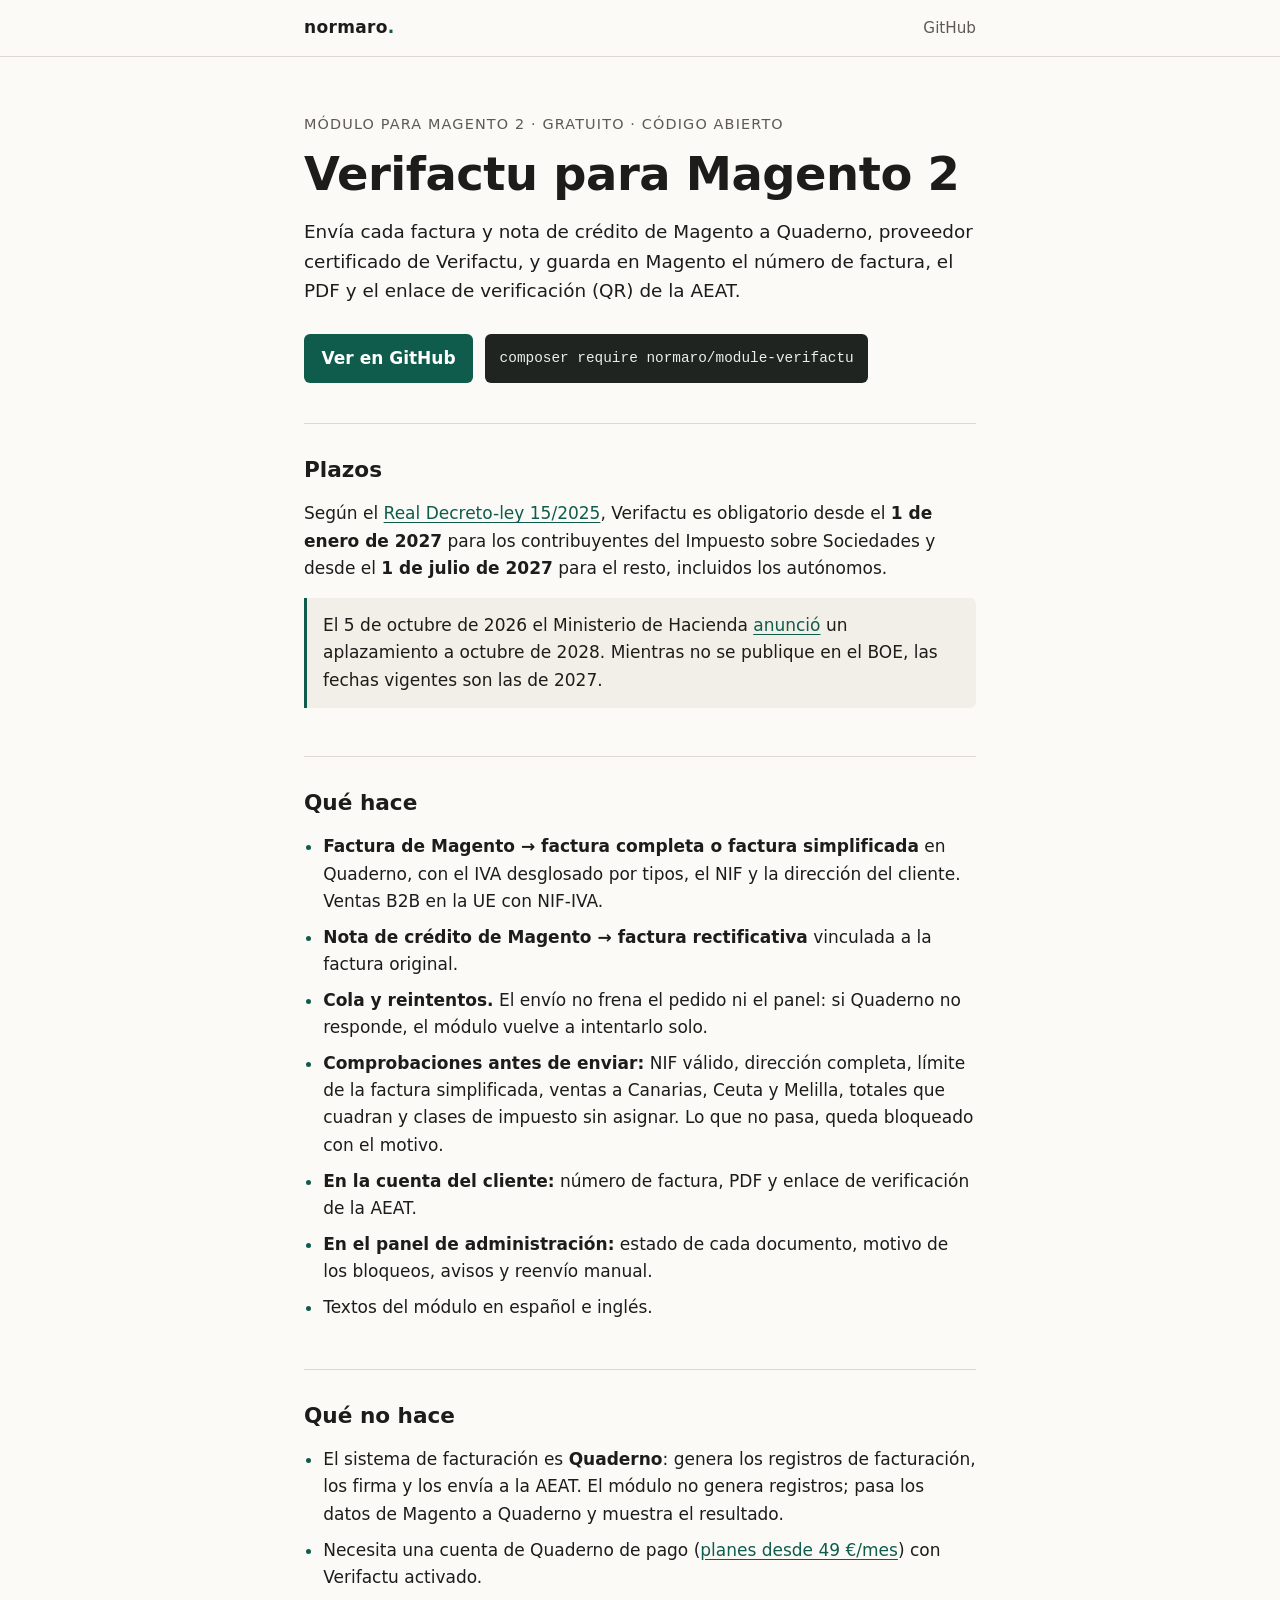
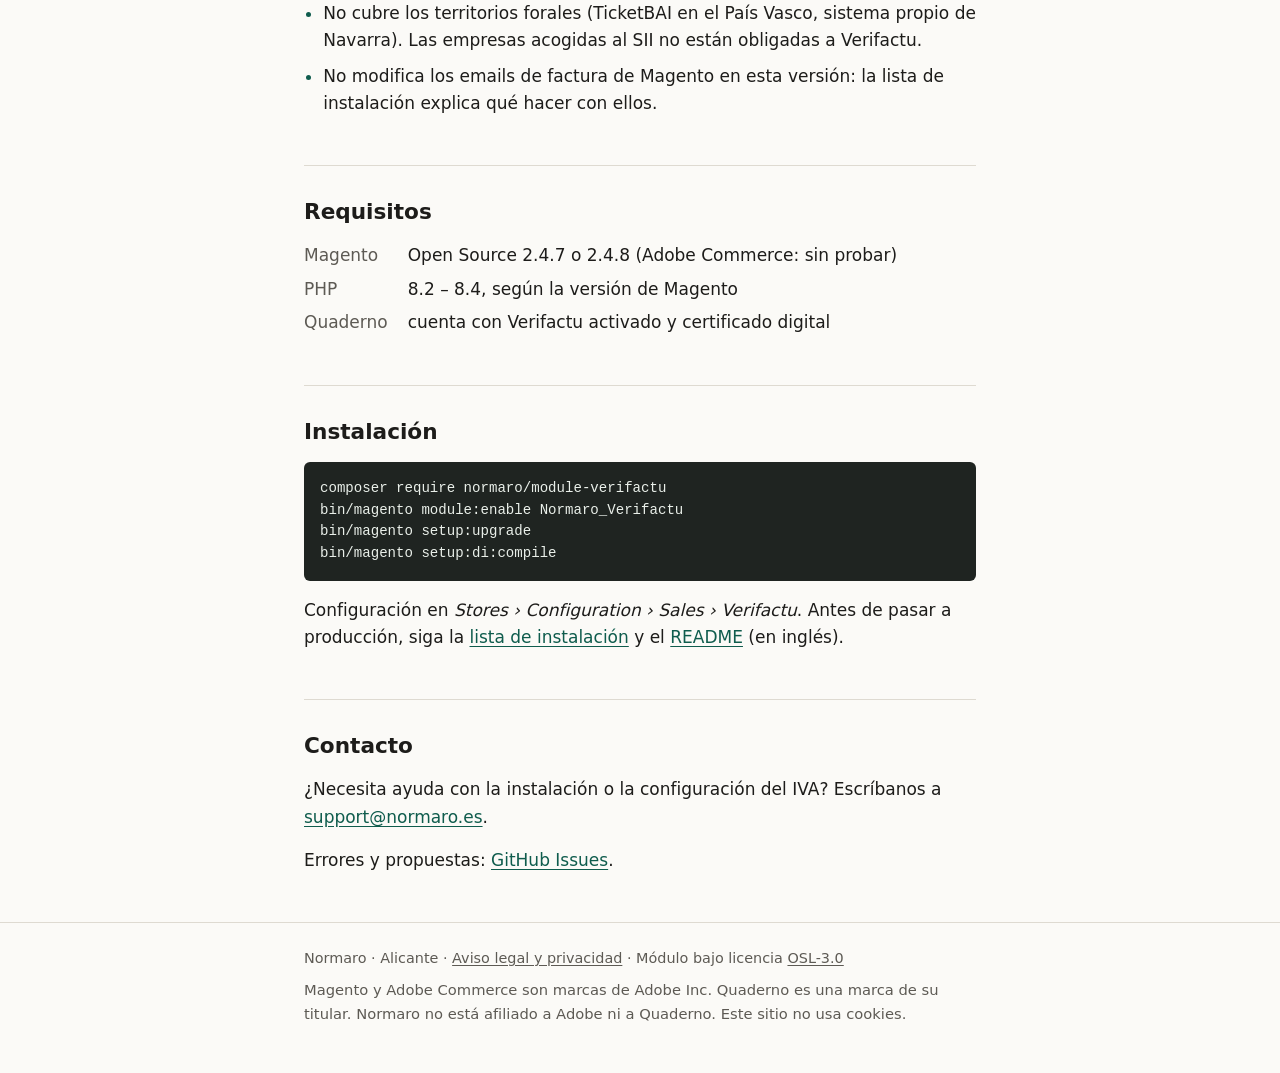
==== index.html @ e8c1758b "normaro.es: Verifactu for Magento 2 page (es), legal notice with placeholders" ====
<!doctype html>
<html lang="es">
<head>
  <meta charset="utf-8">
  <meta name="viewport" content="width=device-width, initial-scale=1">
  <title>Verifactu para Magento 2 · Normaro</title>
  <meta name="description" content="Módulo gratuito y de código abierto para Magento 2: envía las facturas y notas de crédito a Quaderno, proveedor certificado de Verifactu, y guarda en Magento el número de factura, el PDF y el enlace de verificación de la AEAT.">
  <link rel="canonical" href="https://normaro.es/">
  <link rel="icon" href="favicon.svg" type="image/svg+xml">
  <link rel="stylesheet" href="style.css">
</head>
<body>
  <header class="site">
    <div class="wrap">
      <a class="brand" href="/">normaro<span>.</span></a>
      <nav><a href="https://github.com/normaro/magento-verifactu">GitHub</a></nav>
    </div>
  </header>

  <main class="wrap">
    <div class="hero">
      <p class="eyebrow">Módulo para Magento 2 · gratuito · código abierto</p>
      <h1>Verifactu para Magento&nbsp;2</h1>
      <p class="lead">Envía cada factura y nota de crédito de Magento a Quaderno, proveedor certificado
        de Verifactu, y guarda en Magento el número de factura, el PDF y el enlace de verificación
        (QR) de la AEAT.</p>
      <div class="actions">
        <a class="button" href="https://github.com/normaro/magento-verifactu">Ver en GitHub</a>
        <code class="cmd">composer require normaro/module-verifactu</code>
      </div>
    </div>

    <section id="plazos">
      <h2>Plazos</h2>
      <p>Según el <a href="https://www.boe.es/buscar/doc.php?id=BOE-A-2025-24446">Real Decreto-ley
        15/2025</a>, Verifactu es obligatorio desde el <strong>1 de enero de 2027</strong> para los
        contribuyentes del Impuesto sobre Sociedades y desde el <strong>1 de julio de 2027</strong>
        para el resto, incluidos los autónomos.</p>
      <div class="note">
        <p>El 5 de octubre de 2026 el Ministerio de Hacienda
          <a href="https://www.infobae.com/espana/agencias/2026/10/05/hacienda-retrasa-verifactu-hasta-2028-para-alinearlo-con-la-factura-electronica/">anunció</a>
          un aplazamiento a octubre de 2028. Mientras no se publique en el BOE, las fechas vigentes
          son las de 2027.</p>
      </div>
    </section>

    <section id="que-hace">
      <h2>Qué hace</h2>
      <ul>
        <li><strong>Factura de Magento → factura completa o factura simplificada</strong> en Quaderno,
          con el IVA desglosado por tipos, el NIF y la dirección del cliente. Ventas B2B en la UE
          con NIF-IVA.</li>
        <li><strong>Nota de crédito de Magento → factura rectificativa</strong> vinculada a la
          factura original.</li>
        <li><strong>Cola y reintentos.</strong> El envío no frena el pedido ni el panel: si Quaderno
          no responde, el módulo vuelve a intentarlo solo.</li>
        <li><strong>Comprobaciones antes de enviar:</strong> NIF válido, dirección completa, límite
          de la factura simplificada, ventas a Canarias, Ceuta y Melilla, totales que cuadran y
          clases de impuesto sin asignar. Lo que no pasa, queda bloqueado con el motivo.</li>
        <li><strong>En la cuenta del cliente:</strong> número de factura, PDF y enlace de
          verificación de la AEAT.</li>
        <li><strong>En el panel de administración:</strong> estado de cada documento, motivo de los
          bloqueos, avisos y reenvío manual.</li>
        <li>Textos del módulo en español e inglés.</li>
      </ul>
    </section>

    <section id="que-no-hace">
      <h2>Qué no hace</h2>
      <ul>
        <li>El sistema de facturación es <strong>Quaderno</strong>: genera los registros de
          facturación, los firma y los envía a la AEAT. El módulo no genera registros; pasa los
          datos de Magento a Quaderno y muestra el resultado.</li>
        <li>Necesita una cuenta de Quaderno de pago
          (<a href="https://support.quaderno.io/article/492-plans-pricing">planes desde 49&nbsp;€/mes</a>)
          con Verifactu activado.</li>
        <li>No cubre los territorios forales (TicketBAI en el País Vasco, sistema propio de Navarra).
          Las empresas acogidas al SII no están obligadas a Verifactu.</li>
        <li>No modifica los emails de factura de Magento en esta versión: la lista de instalación
          explica qué hacer con ellos.</li>
      </ul>
    </section>

    <section id="requisitos">
      <h2>Requisitos</h2>
      <dl class="facts">
        <dt>Magento</dt><dd>Open Source 2.4.7 o 2.4.8 (Adobe Commerce: sin probar)</dd>
        <dt>PHP</dt><dd>8.2 – 8.4, según la versión de Magento</dd>
        <dt>Quaderno</dt><dd>cuenta con Verifactu activado y certificado digital</dd>
      </dl>
    </section>

    <section id="instalacion">
      <h2>Instalación</h2>
<pre><code>composer require normaro/module-verifactu
bin/magento module:enable Normaro_Verifactu
bin/magento setup:upgrade
bin/magento setup:di:compile</code></pre>
      <p>Configuración en <em>Stores › Configuration › Sales › Verifactu</em>. Antes de pasar a
        producción, siga la
        <a href="https://github.com/normaro/magento-verifactu/blob/main/module/docs/install-checklist.md">lista
        de instalación</a> y el
        <a href="https://github.com/normaro/magento-verifactu/blob/main/module/README.md">README</a>
        (en inglés).</p>
    </section>

    <section id="contacto">
      <h2>Contacto</h2>
      <p>¿Necesita ayuda con la instalación o la configuración del IVA? Escríbanos a
        <a href="mailto:support@normaro.es">support@normaro.es</a>.</p>
      <p>Errores y propuestas:
        <a href="https://github.com/normaro/magento-verifactu/issues">GitHub Issues</a>.</p>
    </section>
  </main>

  <footer class="site">
    <div class="wrap">
      <p>Normaro · Alicante · <a href="aviso-legal/">Aviso legal y privacidad</a> ·
        Módulo bajo licencia <a href="https://opensource.org/license/osl-3-0-php">OSL-3.0</a></p>
      <p class="small">Magento y Adobe Commerce son marcas de Adobe Inc. Quaderno es una marca de su
        titular. Normaro no está afiliado a Adobe ni a Quaderno. Este sitio no usa cookies.</p>
    </div>
  </footer>
</body>
</html>
---- style.css ----
:root {
  --bg: #fbfaf7;
  --surface: #f2efe8;
  --text: #1d1c1a;
  --muted: #5d5a54;
  --line: #dedad1;
  --accent: #0f5c4d;
  --accent-text: #ffffff;
  --code-bg: #1f2421;
  --code-text: #e9efe9;
  --measure: 44rem;
}

@media (prefers-color-scheme: dark) {
  :root {
    --bg: #151614;
    --surface: #1e201d;
    --text: #ecebe6;
    --muted: #a9a69e;
    --line: #34362f;
    --accent: #5fc2a8;
    --accent-text: #0e1513;
    --code-bg: #0c0e0d;
    --code-text: #dfe8e2;
  }
}

*, *::before, *::after { box-sizing: border-box; }

html { -webkit-text-size-adjust: 100%; }

body {
  margin: 0;
  background: var(--bg);
  color: var(--text);
  font: 17px/1.6 system-ui, -apple-system, "Segoe UI", Roboto, "Helvetica Neue", Arial, sans-serif;
}

a { color: var(--accent); text-underline-offset: 0.15em; }
a:hover { text-decoration-thickness: 2px; }

.wrap { max-width: var(--measure); margin: 0 auto; padding: 0 1rem; }

header.site {
  border-bottom: 1px solid var(--line);
}
header.site .wrap {
  display: flex; align-items: center; justify-content: space-between;
  min-height: 3.5rem; gap: 1rem;
}
.brand {
  font-weight: 700; letter-spacing: 0.02em; color: var(--text); text-decoration: none;
}
.brand span { color: var(--accent); }
header.site nav a { color: var(--muted); text-decoration: none; font-size: 0.95rem; }
header.site nav a:hover { color: var(--text); }

.hero { padding: 3.5rem 0 2.5rem; }
.eyebrow {
  margin: 0 0 0.75rem; color: var(--muted); font-size: 0.9rem;
  text-transform: uppercase; letter-spacing: 0.08em;
}
h1 {
  margin: 0 0 1rem; font-size: clamp(2rem, 6vw, 2.9rem); line-height: 1.15; letter-spacing: -0.01em;
}
.lead { margin: 0 0 1.75rem; font-size: 1.15rem; color: var(--text); }

.actions { display: flex; flex-wrap: wrap; gap: 0.75rem; align-items: stretch; }
.button {
  display: inline-flex; align-items: center; padding: 0.7rem 1.1rem; border-radius: 6px;
  background: var(--accent); color: var(--accent-text); font-weight: 600; text-decoration: none;
}
.button:hover { filter: brightness(1.08); }
.actions code.cmd {
  display: inline-flex; align-items: center; padding: 0.7rem 0.9rem; border-radius: 6px;
  background: var(--code-bg); color: var(--code-text); font-size: 0.9rem;
  overflow-x: auto; max-width: 100%;
}

section { padding: 2rem 0; border-top: 1px solid var(--line); }
h2 { margin: 0 0 1rem; font-size: 1.35rem; line-height: 1.3; }
p { margin: 0 0 1rem; }
ul { margin: 0 0 1rem; padding-left: 1.2rem; }
li { margin: 0 0 0.55rem; }
li::marker { color: var(--accent); }
.muted { color: var(--muted); }
.small { font-size: 0.92rem; }

.note {
  background: var(--surface); border-left: 3px solid var(--accent);
  padding: 0.9rem 1rem; border-radius: 0 6px 6px 0; margin: 0 0 1rem;
}
.note p:last-child { margin-bottom: 0; }

code, pre { font-family: ui-monospace, SFMono-Regular, Menlo, Consolas, "Liberation Mono", monospace; }
pre {
  background: var(--code-bg); color: var(--code-text); padding: 1rem; border-radius: 6px;
  overflow-x: auto; font-size: 0.88rem; line-height: 1.55; margin: 0 0 1rem;
}
p code, li code { background: var(--surface); padding: 0.1em 0.35em; border-radius: 4px; font-size: 0.9em; }

dl.facts { display: grid; grid-template-columns: max-content 1fr; gap: 0.4rem 1.25rem; margin: 0 0 1rem; }
dl.facts dt { color: var(--muted); }
dl.facts dd { margin: 0; }

footer.site { border-top: 1px solid var(--line); padding: 1.5rem 0 2.5rem; color: var(--muted); font-size: 0.9rem; }
footer.site p { margin: 0 0 0.5rem; }
footer.site a { color: var(--muted); }

@media (max-width: 520px) {
  body { font-size: 16px; }
  .hero { padding: 2.25rem 0 1.75rem; }
  dl.facts { grid-template-columns: 1fr; gap: 0.1rem; }
  dl.facts dd { margin-bottom: 0.6rem; }
}
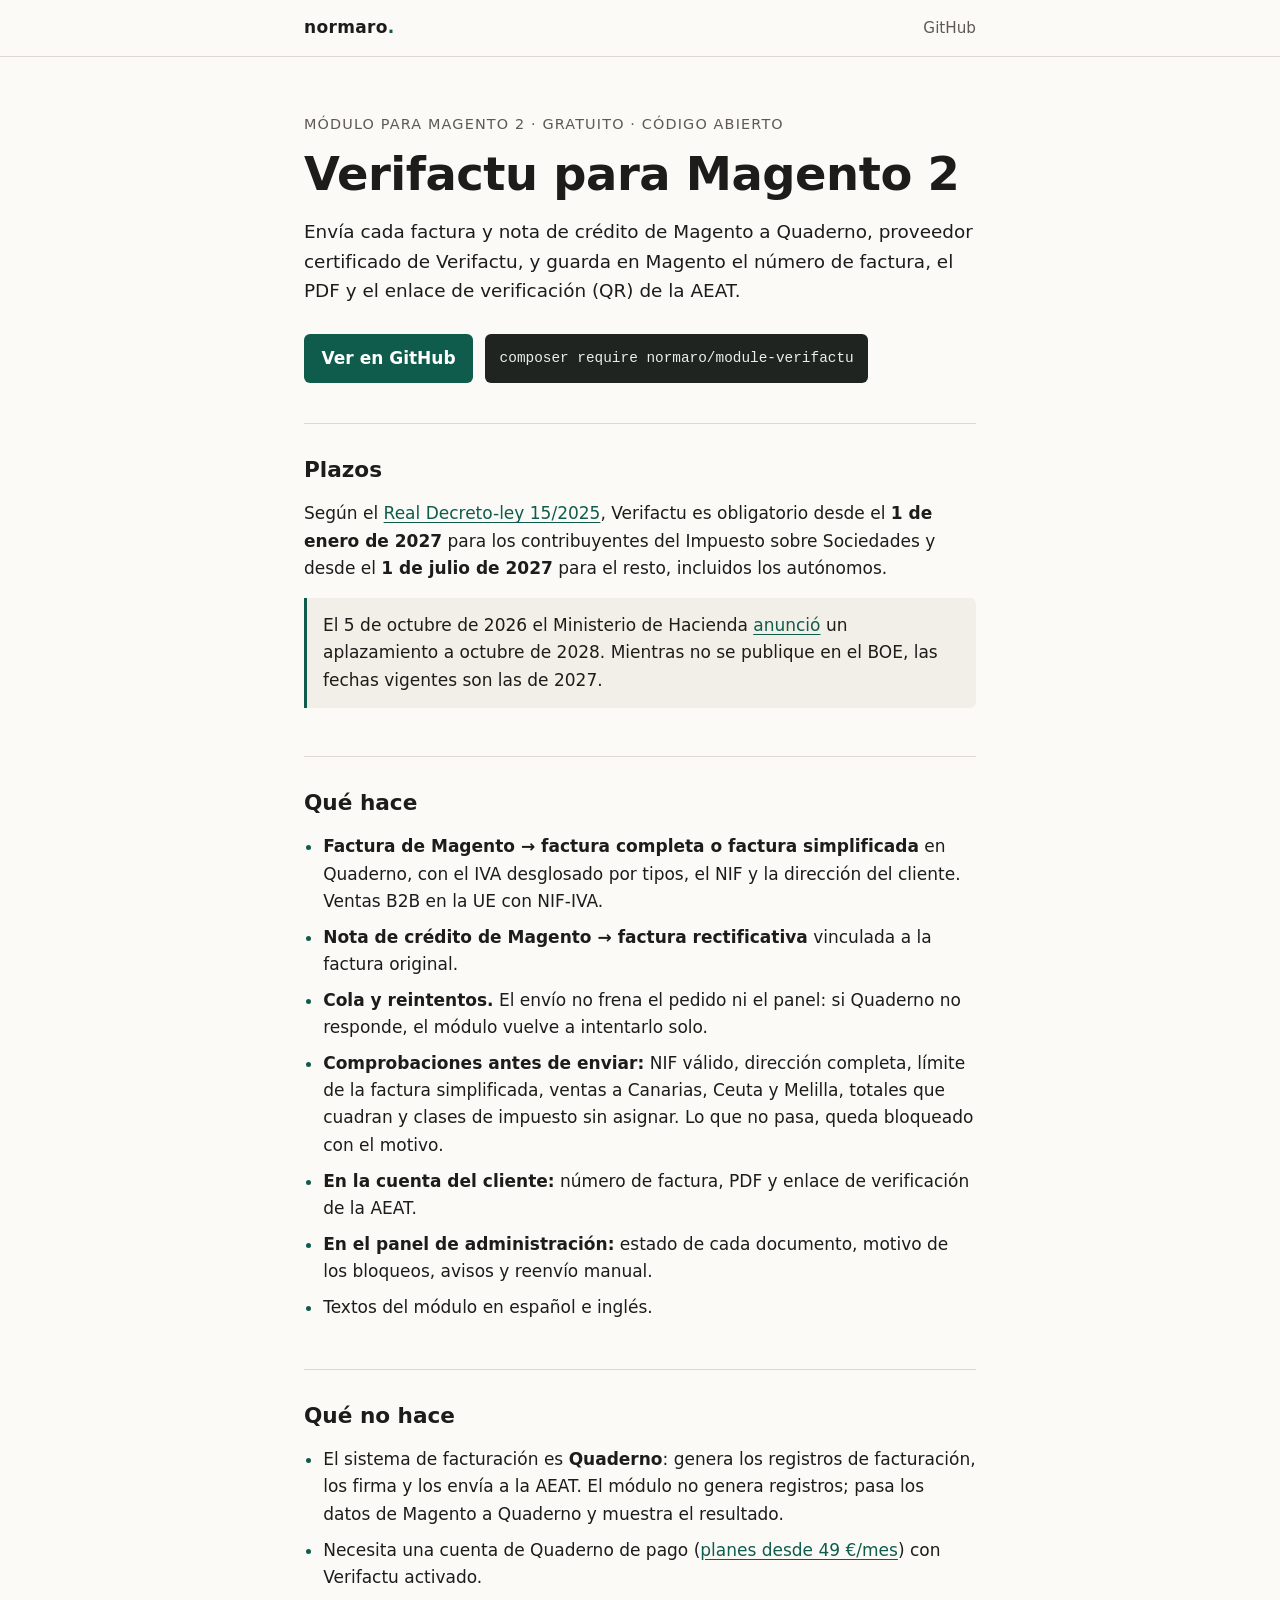
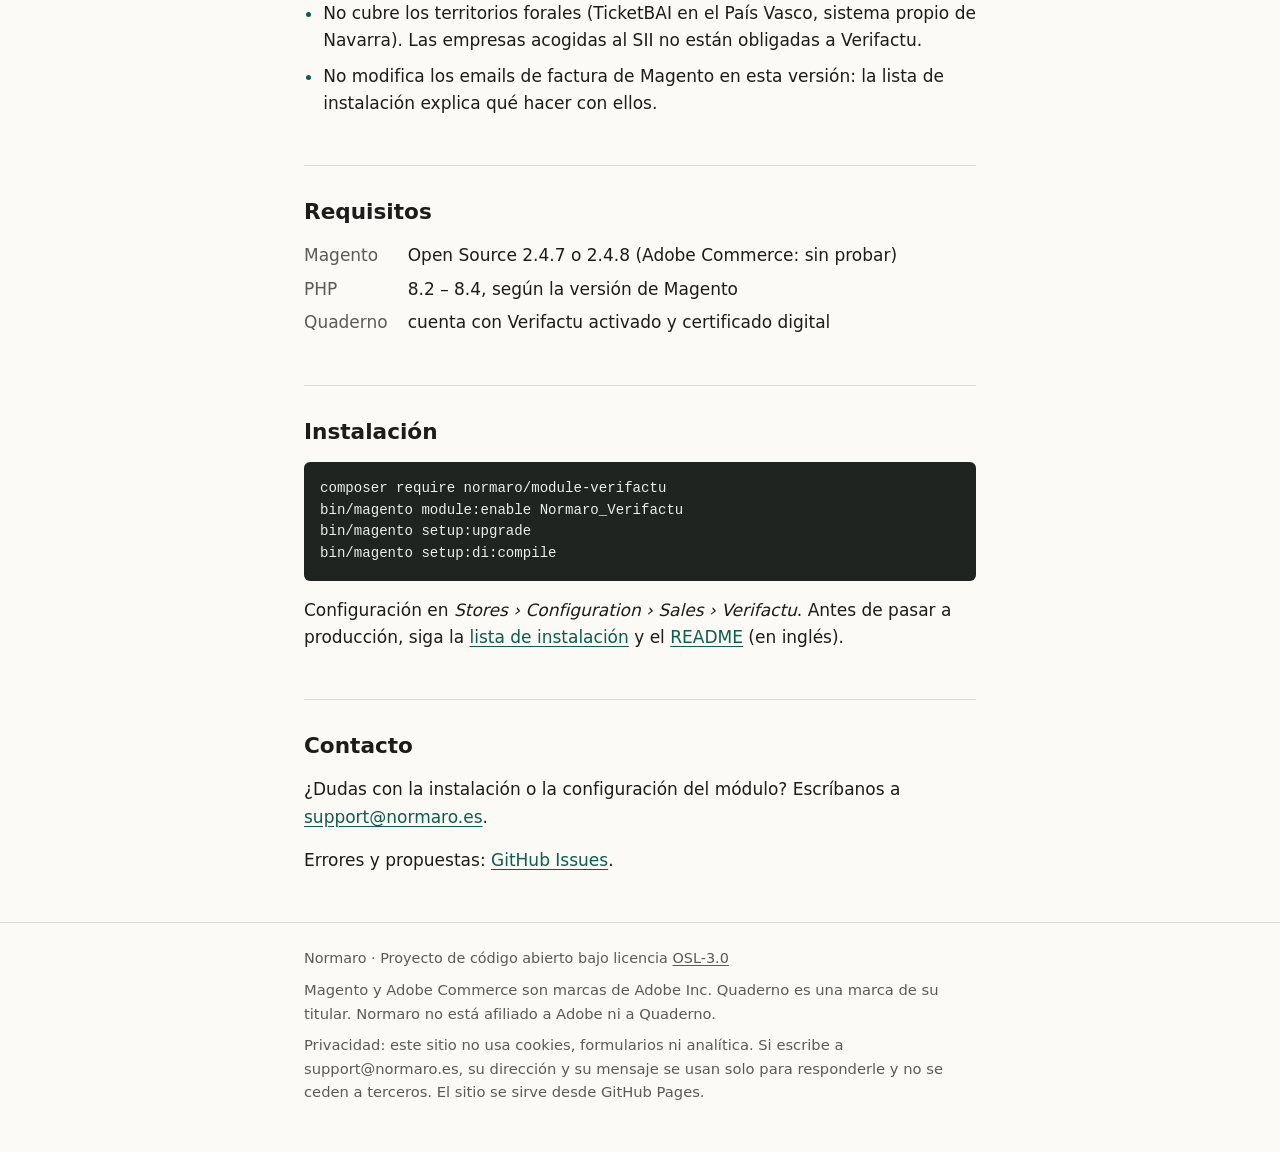
==== commit b3f03384: "Project page: no aviso legal, no service offer; questions to support@, short privacy note" ====
--- a/index.html
+++ b/index.html
@@ -106,7 +106,7 @@
 
     <section id="contacto">
       <h2>Contacto</h2>
-      <p>¿Necesita ayuda con la instalación o la configuración del IVA? Escríbanos a
+      <p>¿Dudas con la instalación o la configuración del módulo? Escríbanos a
         <a href="mailto:support@normaro.es">support@normaro.es</a>.</p>
       <p>Errores y propuestas:
         <a href="https://github.com/normaro/magento-verifactu/issues">GitHub Issues</a>.</p>
@@ -115,10 +115,13 @@
 
   <footer class="site">
     <div class="wrap">
-      <p>Normaro · Alicante · <a href="aviso-legal/">Aviso legal y privacidad</a> ·
-        Módulo bajo licencia <a href="https://opensource.org/license/osl-3-0-php">OSL-3.0</a></p>
+      <p>Normaro · Proyecto de código abierto bajo licencia
+        <a href="https://opensource.org/license/osl-3-0-php">OSL-3.0</a></p>
       <p class="small">Magento y Adobe Commerce son marcas de Adobe Inc. Quaderno es una marca de su
-        titular. Normaro no está afiliado a Adobe ni a Quaderno. Este sitio no usa cookies.</p>
+        titular. Normaro no está afiliado a Adobe ni a Quaderno.</p>
+      <p class="small">Privacidad: este sitio no usa cookies, formularios ni analítica. Si escribe a
+        support@normaro.es, su dirección y su mensaje se usan solo para responderle y no se ceden a
+        terceros. El sitio se sirve desde GitHub Pages.</p>
     </div>
   </footer>
 </body>
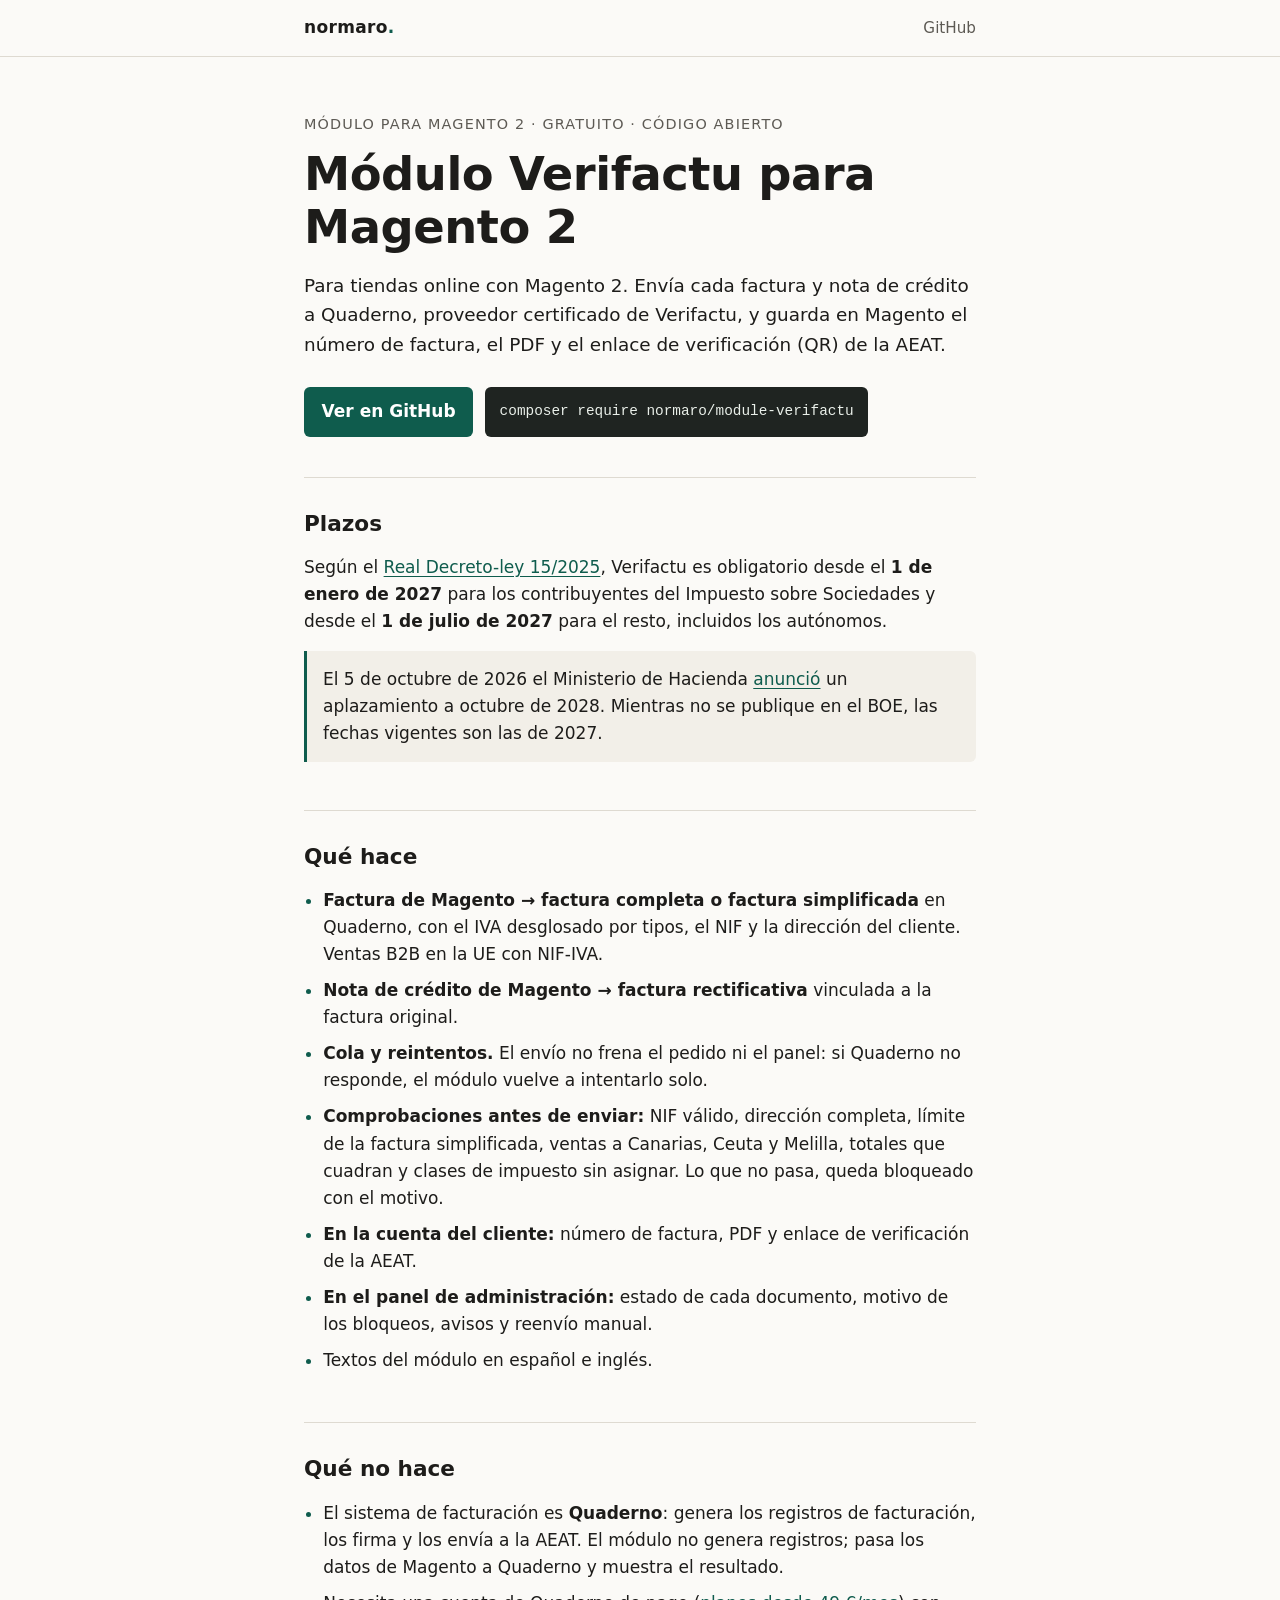
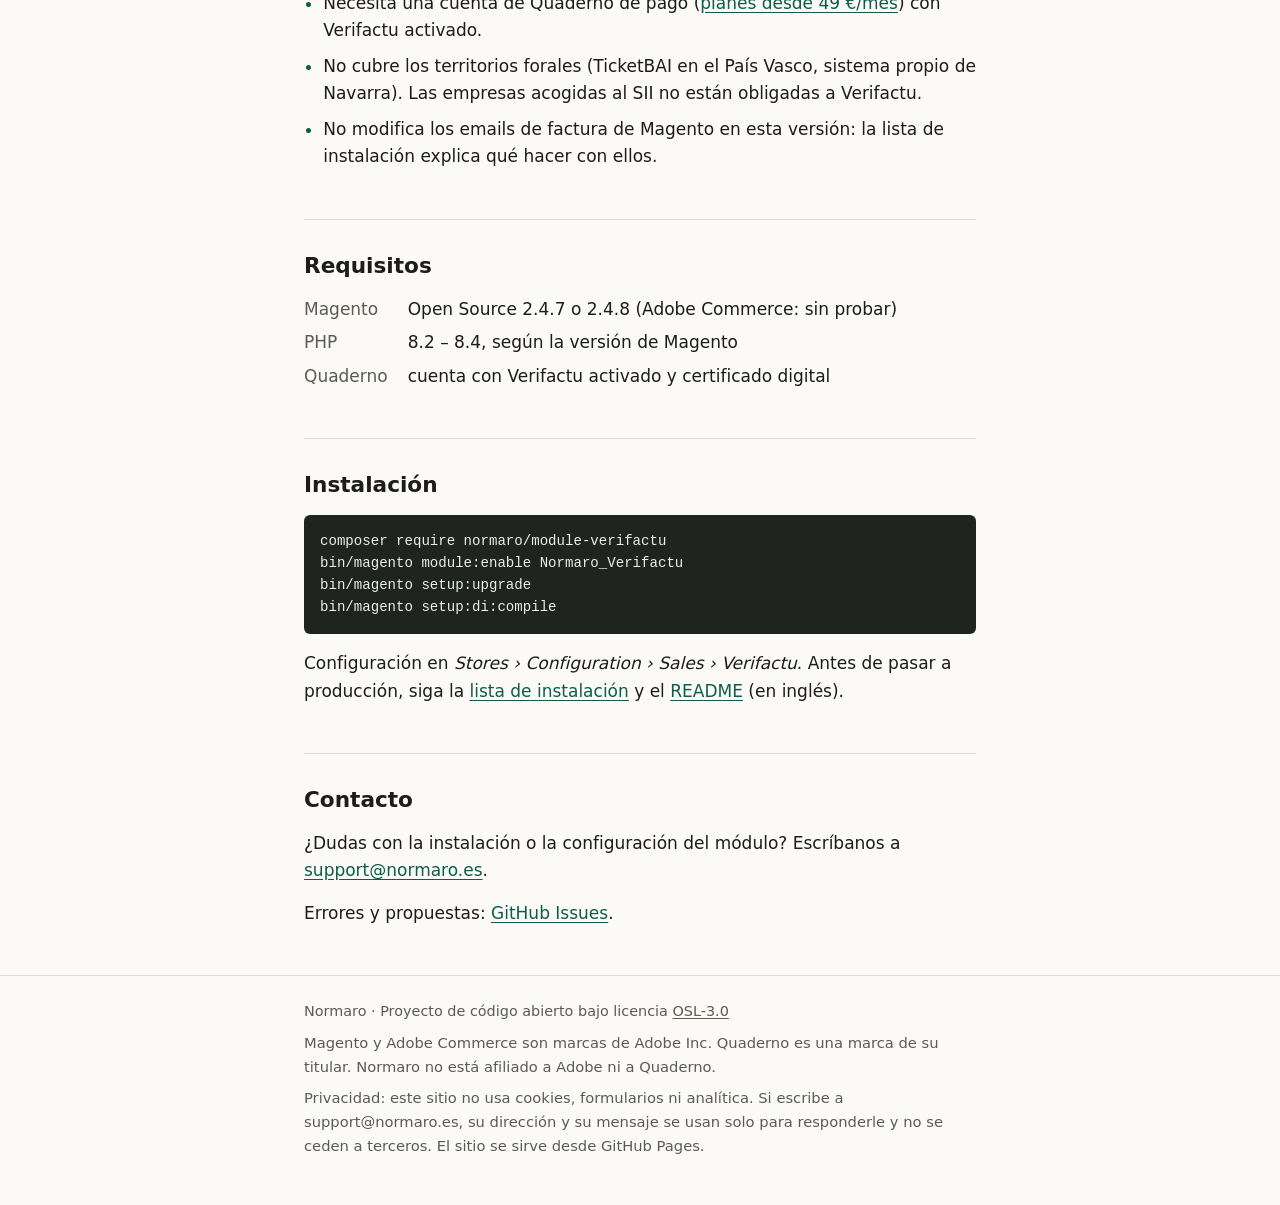
==== commit 9dc19f9c: "SEO: h1 'Módulo Verifactu para Magento 2', lead names tiendas online" ====
--- a/index.html
+++ b/index.html
@@ -3,9 +3,31 @@
 <head>
   <meta charset="utf-8">
   <meta name="viewport" content="width=device-width, initial-scale=1">
-  <title>Verifactu para Magento 2 · Normaro</title>
-  <meta name="description" content="Módulo gratuito y de código abierto para Magento 2: envía las facturas y notas de crédito a Quaderno, proveedor certificado de Verifactu, y guarda en Magento el número de factura, el PDF y el enlace de verificación de la AEAT.">
+  <title>Módulo Verifactu para Magento 2, gratuito y open source · Normaro</title>
+  <meta name="description" content="Módulo Verifactu para Magento 2: envía facturas y notas de crédito a Quaderno, proveedor certificado, y guarda en Magento el número, el PDF y el QR de la AEAT. Gratuito, código abierto.">
   <link rel="canonical" href="https://normaro.es/">
+  <meta property="og:type" content="website">
+  <meta property="og:locale" content="es_ES">
+  <meta property="og:site_name" content="Normaro">
+  <meta property="og:url" content="https://normaro.es/">
+  <meta property="og:title" content="Módulo Verifactu para Magento 2">
+  <meta property="og:description" content="Gratuito y de código abierto: facturas y notas de crédito de Magento a Quaderno, con el número, el PDF y el QR de la AEAT en Magento.">
+  <script type="application/ld+json">
+  {
+    "@context": "https://schema.org",
+    "@type": "SoftwareApplication",
+    "name": "Verifactu para Magento 2",
+    "applicationCategory": "BusinessApplication",
+    "operatingSystem": "Magento Open Source 2.4.7, 2.4.8",
+    "inLanguage": "es",
+    "license": "https://opensource.org/license/osl-3-0-php",
+    "url": "https://normaro.es/",
+    "downloadUrl": "https://packagist.org/packages/normaro/module-verifactu",
+    "codeRepository": "https://github.com/normaro/magento-verifactu",
+    "offers": { "@type": "Offer", "price": "0", "priceCurrency": "EUR" },
+    "publisher": { "@type": "Organization", "name": "Normaro", "url": "https://normaro.es/" }
+  }
+  </script>
   <link rel="icon" href="favicon.svg" type="image/svg+xml">
   <link rel="stylesheet" href="style.css">
 </head>
@@ -20,8 +42,8 @@
   <main class="wrap">
     <div class="hero">
       <p class="eyebrow">Módulo para Magento 2 · gratuito · código abierto</p>
-      <h1>Verifactu para Magento&nbsp;2</h1>
-      <p class="lead">Envía cada factura y nota de crédito de Magento a Quaderno, proveedor certificado
+      <h1>Módulo Verifactu para Magento&nbsp;2</h1>
+      <p class="lead">Para tiendas online con Magento 2. Envía cada factura y nota de crédito a Quaderno, proveedor certificado
         de Verifactu, y guarda en Magento el número de factura, el PDF y el enlace de verificación
         (QR) de la AEAT.</p>
       <div class="actions">
@@ -38,7 +60,7 @@
         para el resto, incluidos los autónomos.</p>
       <div class="note">
         <p>El 5 de octubre de 2026 el Ministerio de Hacienda
-          <a href="https://www.infobae.com/espana/agencias/2026/10/05/hacienda-retrasa-verifactu-hasta-2028-para-alinearlo-con-la-factura-electronica/">anunció</a>
+          <a href="https://www.elespanol.com/invertia/economia/20261005/hacienda-vuelve-retrasar-verifactu-pospone-implantacion-empresas-autonomos/1003744409037_0.html">anunció</a>
           un aplazamiento a octubre de 2028. Mientras no se publique en el BOE, las fechas vigentes
           son las de 2027.</p>
       </div>
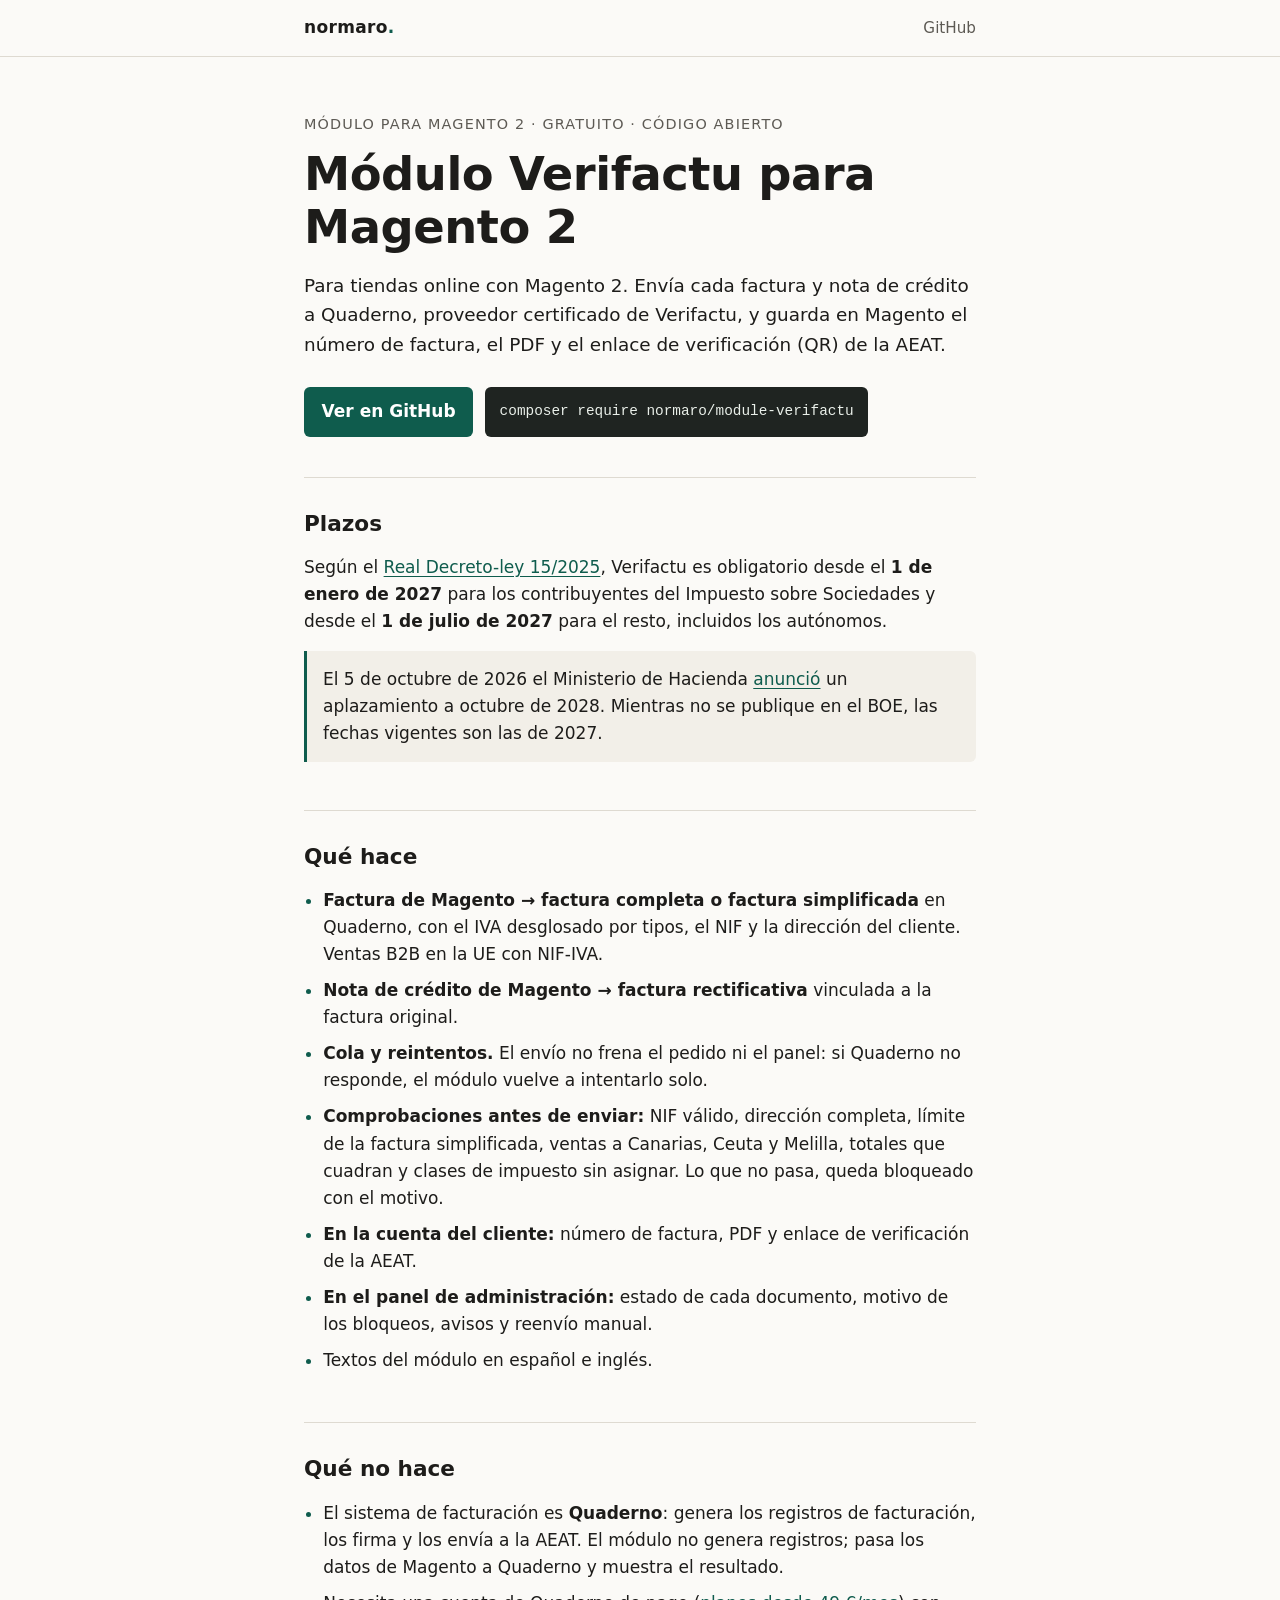
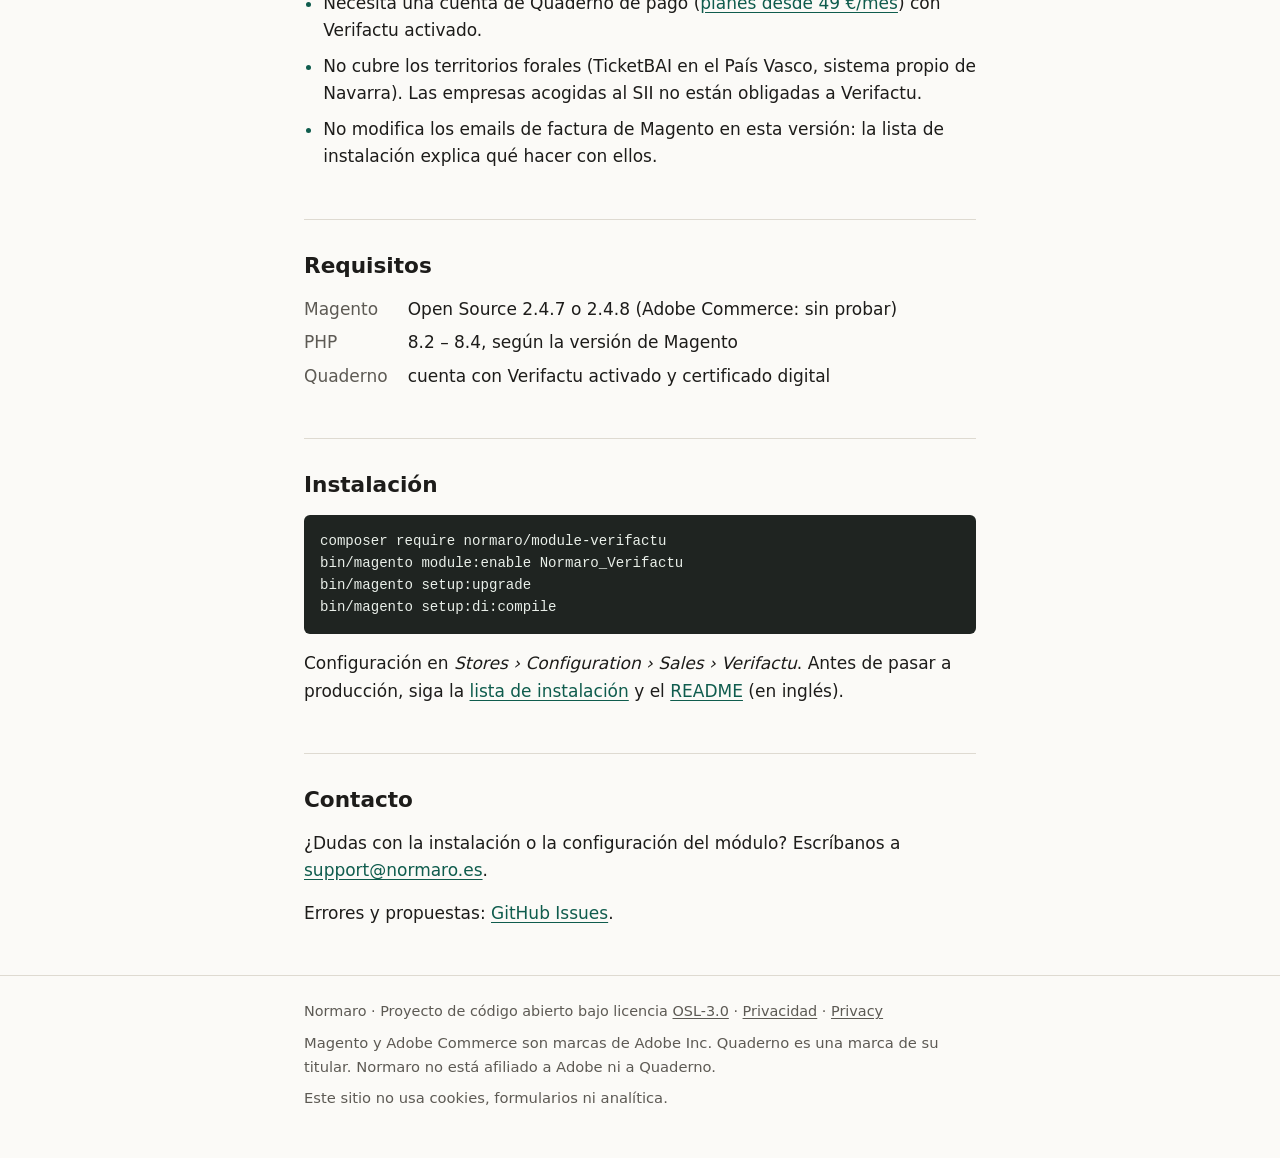
==== commit 2cea110b: "Privacy page in English (/privacy/) and Spanish (/privacidad/), linked from the footer" ====
--- a/index.html
+++ b/index.html
@@ -138,12 +138,11 @@
   <footer class="site">
     <div class="wrap">
       <p>Normaro · Proyecto de código abierto bajo licencia
-        <a href="https://opensource.org/license/osl-3-0-php">OSL-3.0</a></p>
+        <a href="https://opensource.org/license/osl-3-0-php">OSL-3.0</a> ·
+        <a href="/privacidad/">Privacidad</a> · <a href="/privacy/" hreflang="en">Privacy</a></p>
       <p class="small">Magento y Adobe Commerce son marcas de Adobe Inc. Quaderno es una marca de su
         titular. Normaro no está afiliado a Adobe ni a Quaderno.</p>
-      <p class="small">Privacidad: este sitio no usa cookies, formularios ni analítica. Si escribe a
-        support@normaro.es, su dirección y su mensaje se usan solo para responderle y no se ceden a
-        terceros. El sitio se sirve desde GitHub Pages.</p>
+      <p class="small">Este sitio no usa cookies, formularios ni analítica.</p>
     </div>
   </footer>
 </body>
